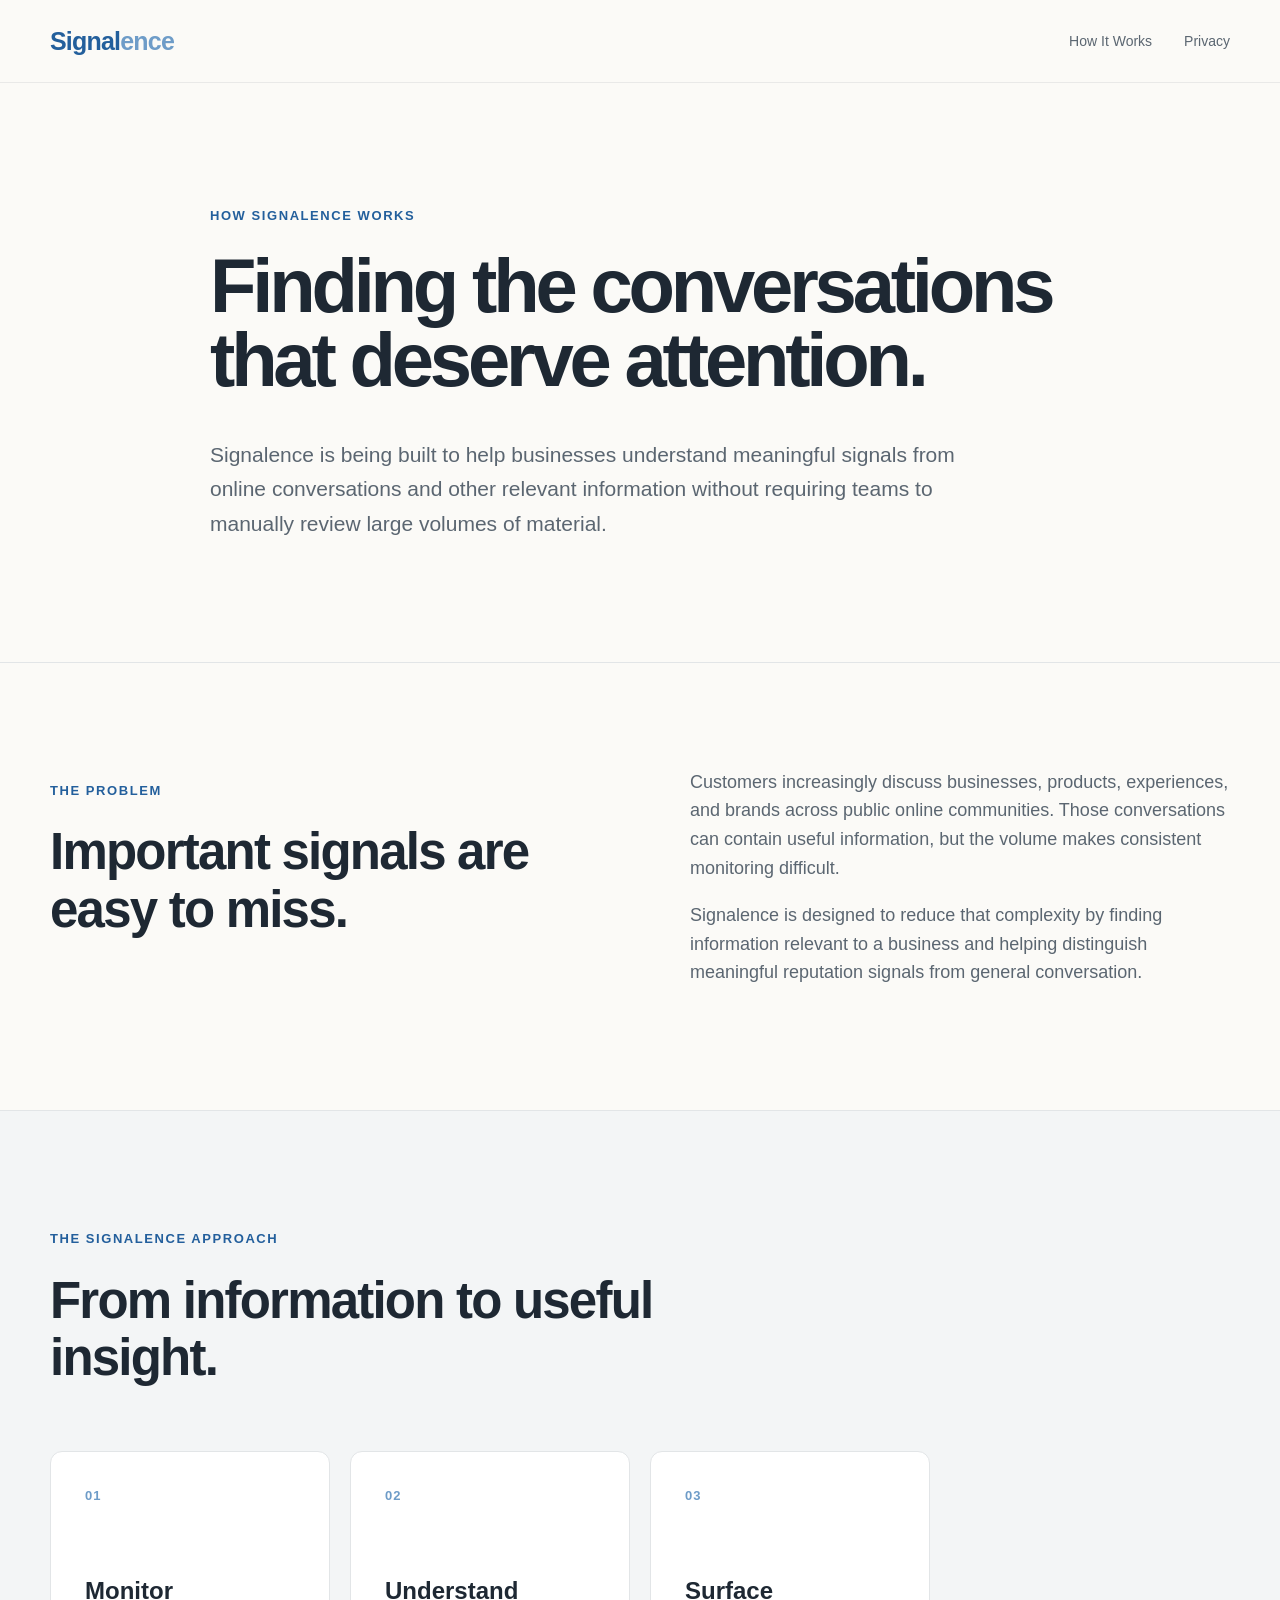
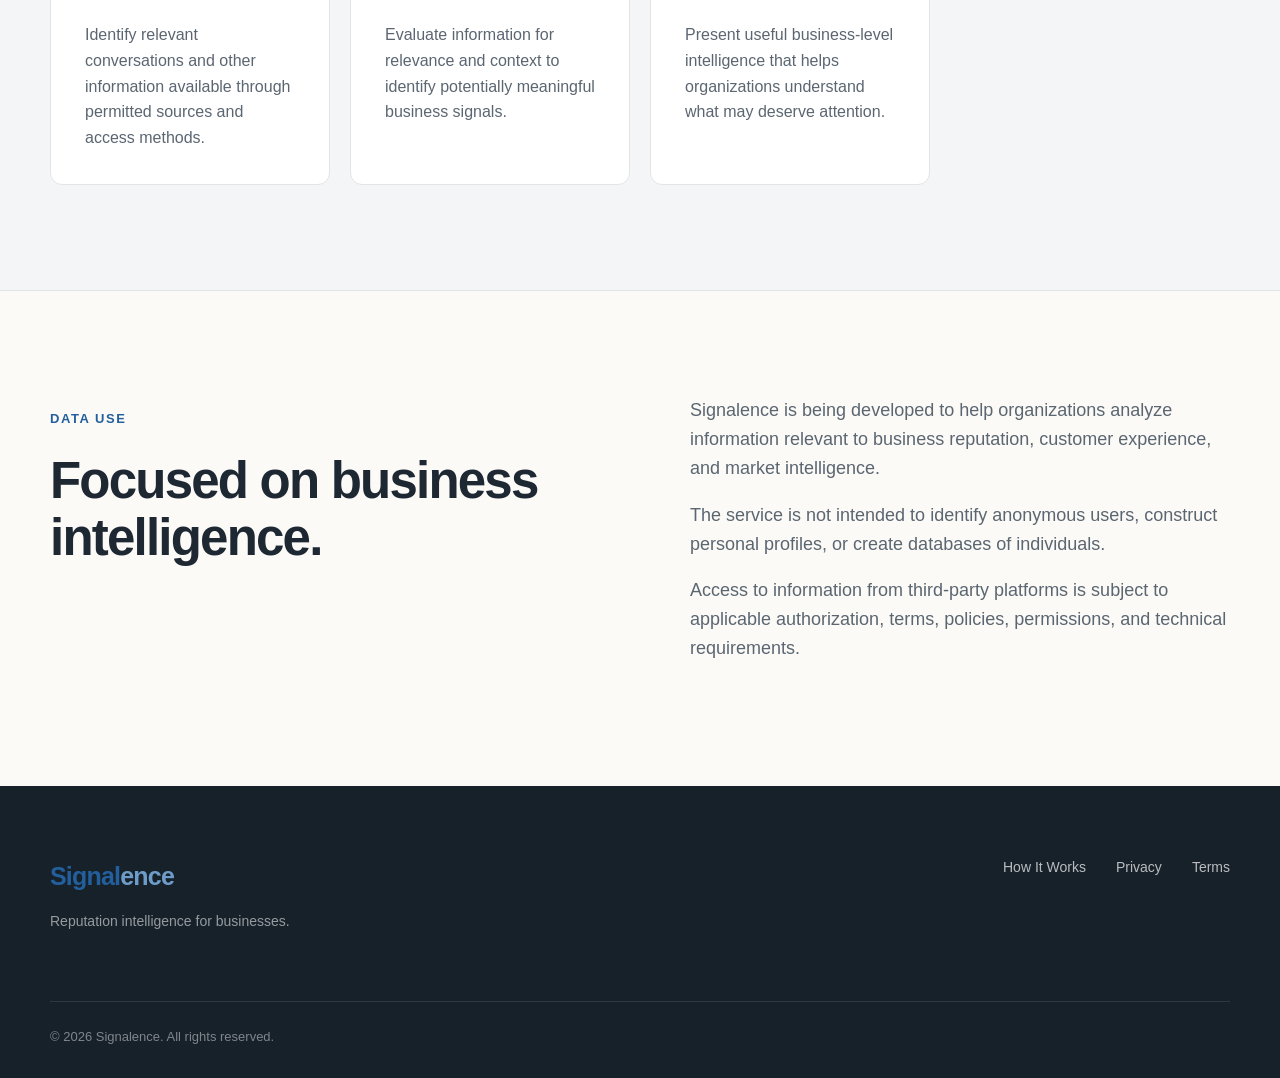
==== about.html @ a6897677 "Initial Signalence website" ====
<!DOCTYPE html>
<html lang="en">
<head>
    <meta charset="UTF-8">
    <meta name="viewport" content="width=device-width, initial-scale=1.0">

    <title>How Signalence Works | Signalence</title>

    <meta
            name="description"
            content="Learn how Signalence helps businesses identify meaningful signals from online conversations and other relevant information."
    >

    <link rel="stylesheet" href="./styles.css">
</head>

<body>

<header class="site-header">
    <div class="container nav-container">

        <a href="./index.html" class="wordmark">
            <span class="signal">Signal</span><span class="ence">ence</span>
        </a>

        <nav class="main-nav">
            <a href="./about.html">How It Works</a>
            <a href="./privacy.html">Privacy</a>
        </nav>

    </div>
</header>


<main>

    <section class="page-hero">

        <div class="container narrow">

            <p class="eyebrow">How Signalence works</p>

            <h1>
                Finding the conversations
                that deserve attention.
            </h1>

            <p class="hero-description">
                Signalence is being built to help businesses understand
                meaningful signals from online conversations and other relevant
                information without requiring teams to manually review large
                volumes of material.
            </p>

        </div>

    </section>


    <section class="content-section">

        <div class="container content-layout">

            <div>
                <p class="section-label">The problem</p>
                <h2>Important signals are easy to miss.</h2>
            </div>

            <div class="content-copy">

                <p>
                    Customers increasingly discuss businesses, products,
                    experiences, and brands across public online communities.
                    Those conversations can contain useful information, but the
                    volume makes consistent monitoring difficult.
                </p>

                <p>
                    Signalence is designed to reduce that complexity by finding
                    information relevant to a business and helping distinguish
                    meaningful reputation signals from general conversation.
                </p>

            </div>

        </div>

    </section>


    <section class="content-section light-section">

        <div class="container">

            <div class="section-heading">

                <p class="section-label">The Signalence approach</p>

                <h2>
                    From information to useful insight.
                </h2>
            </div>


            <div class="process-grid">

                <article class="process-card">

                    <div class="step-number">01</div>

                    <h3>Monitor</h3>

                    <p>
                        Identify relevant conversations and other information
                        available through permitted sources and access methods.
                    </p>

                </article>


                <article class="process-card">

                    <div class="step-number">02</div>

                    <h3>Understand</h3>

                    <p>
                        Evaluate information for relevance and context to identify
                        potentially meaningful business signals.
                    </p>

                </article>


                <article class="process-card">

                    <div class="step-number">03</div>

                    <h3>Surface</h3>

                    <p>
                        Present useful business-level intelligence that helps
                        organizations understand what may deserve attention.
                    </p>

                </article>

            </div>

        </div>

    </section>


    <section class="content-section">

        <div class="container content-layout">

            <div>
                <p class="section-label">Data use</p>
                <h2>Focused on business intelligence.</h2>
            </div>

            <div class="content-copy">

                <p>
                    Signalence is being developed to help organizations analyze
                    information relevant to business reputation, customer experience,
                    and market intelligence.
                </p>

                <p>
                    The service is not intended to identify anonymous users,
                    construct personal profiles, or create databases of individuals.
                </p>

                <p>
                    Access to information from third-party platforms is subject to
                    applicable authorization, terms, policies, permissions, and
                    technical requirements.
                </p>

            </div>

        </div>

    </section>




</main>


<footer class="site-footer">

    <div class="container footer-content">

        <div class="footer-brand">

            <a href="./index.html" class="wordmark footer-wordmark">
                <span class="signal">Signal</span><span class="ence">ence</span>
            </a>

            <p>
                Reputation intelligence for businesses.
            </p>

        </div>


        <div class="footer-links">

            <a href="./about.html">How It Works</a>
            <a href="./privacy.html">Privacy</a>
            <a href="./terms.html">Terms</a>

        </div>

    </div>


    <div class="container footer-bottom">
        <p>© 2026 Signalence. All rights reserved.</p>
    </div>

</footer>

</body>
</html>
---- styles.css ----
:root {
    --blue: #235f9c;
    --blue-light: #6e9cc8;

    --text: #1e2833;
    --text-soft: #5b6671;

    --background: #fbfaf7;
    --surface: #ffffff;
    --surface-soft: #f3f5f6;

    --border: #e2e5e7;

    --max-width: 1180px;
}


* {
    box-sizing: border-box;
}


html {
    scroll-behavior: smooth;
}


body {
    margin: 0;

    background: var(--background);

    color: var(--text);

    font-family:
        -apple-system,
        BlinkMacSystemFont,
        "Segoe UI",
        Helvetica,
        Arial,
        sans-serif;

    line-height: 1.6;
}


a {
    color: inherit;
}


.container {
    width: min(calc(100% - 48px), var(--max-width));
    margin: 0 auto;
}


.narrow {
    max-width: 860px;
}


/* Header */

.site-header {
    background: rgba(251, 250, 247, 0.96);
    border-bottom: 1px solid rgba(30, 40, 51, 0.08);
}


.nav-container {
    min-height: 82px;

    display: flex;
    align-items: center;
    justify-content: space-between;
}


.wordmark {
    text-decoration: none;

    font-size: 25px;
    font-weight: 700;

    letter-spacing: -0.8px;
}


.wordmark .signal {
    color: var(--blue);
}


.wordmark .ence {
    color: var(--blue-light);
}


.main-nav {
    display: flex;
    align-items: center;
    gap: 32px;

    font-size: 14px;
    font-weight: 500;
}


.main-nav a {
    text-decoration: none;
    color: var(--text-soft);
}


.main-nav a:hover {
    color: var(--text);
}


.main-nav .nav-contact {
    color: var(--text);

    border: 1px solid var(--border);
    border-radius: 999px;

    padding: 10px 18px;
}


/* Hero */

.hero {
    padding: 125px 0 145px;
}


.hero-content {
    max-width: 950px;
}


.eyebrow,
.section-label {
    margin-bottom: 22px;

    color: var(--blue);

    font-size: 13px;
    font-weight: 700;

    letter-spacing: 0.12em;
    text-transform: uppercase;
}


.hero h1,
.page-hero h1 {
    margin: 0;

    max-width: 1000px;

    font-size: clamp(50px, 7vw, 88px);
    line-height: 0.98;

    letter-spacing: -0.055em;

    font-weight: 650;
}


.hero h1 span {
    display: block;

    color: var(--text-soft);

    font-weight: 400;
}


.hero-description {
    max-width: 760px;

    margin: 40px 0 0;

    color: var(--text-soft);

    font-size: 21px;
    line-height: 1.65;
}


.hero-actions {
    display: flex;
    gap: 14px;

    margin-top: 42px;
}


.button {
    display: inline-block;

    padding: 14px 23px;

    border-radius: 7px;

    text-decoration: none;

    font-size: 15px;
    font-weight: 600;
}


.button.primary {
    background: var(--blue);

    color: white;
}


.button.primary:hover {
    opacity: 0.92;
}


.button.secondary {
    background: transparent;

    border: 1px solid var(--border);

    color: var(--text);
}


.button.secondary:hover {
    background: var(--surface);
}


/* Intro */

.intro {
    padding: 115px 0;

    background: var(--surface);
}


.intro h2,
.section-heading h2,
.audience h2,
.principles h2,
.contact h2,
.content-section h2 {
    margin: 0;

    font-size: clamp(34px, 4vw, 51px);
    line-height: 1.12;

    letter-spacing: -0.035em;

    font-weight: 600;
}


.section-copy {
    margin-top: 34px;

    max-width: 750px;

    color: var(--text-soft);

    font-size: 19px;
}


/* Process */

.process {
    padding: 120px 0;
}


.section-heading {
    max-width: 720px;

    margin-bottom: 65px;
}


.process-grid {
    display: grid;

    grid-template-columns: repeat(3, 1fr);

    gap: 20px;
}


.process-card {
    min-height: 280px;

    padding: 34px;

    background: var(--surface);

    border: 1px solid var(--border);

    border-radius: 12px;
}


.step-number {
    color: var(--blue-light);

    font-size: 13px;
    font-weight: 700;

    letter-spacing: 0.08em;
}


.process-card h3 {
    margin: 70px 0 12px;

    font-size: 24px;
}


.process-card p {
    margin: 0;

    color: var(--text-soft);
}


/* Audience */

.audience {
    padding: 120px 0;

    background: var(--surface-soft);
}


.audience-layout,
.content-layout {
    display: grid;

    grid-template-columns: 1fr 1fr;

    gap: 100px;
}


.audience-copy,
.content-copy {
    color: var(--text-soft);

    font-size: 18px;
}


.audience-copy p:first-child,
.content-copy p:first-child {
    margin-top: 0;
}


/* Principles */

.principles {
    padding: 120px 0;
}


.principles-panel {
    max-width: 900px;

    padding: 70px;

    background: var(--surface);

    border: 1px solid var(--border);

    border-radius: 14px;
}


.principles-panel p:not(.section-label) {
    max-width: 740px;

    color: var(--text-soft);

    font-size: 18px;
}


.text-link {
    display: inline-block;

    margin-top: 18px;

    color: var(--blue);

    font-weight: 600;

    text-decoration: none;
}


/* Contact */

.contact {
    padding: 120px 0;

    background: var(--blue);
}


.contact-content {
    max-width: 800px;
}


.contact .section-label {
    color: rgba(255, 255, 255, 0.7);
}


.contact h2 {
    color: white;
}


.contact p {
    max-width: 640px;

    color: rgba(255, 255, 255, 0.78);

    font-size: 18px;
}


.email-link {
    display: inline-block;

    margin-top: 25px;

    color: white;

    font-size: 22px;
    font-weight: 600;

    text-decoration: none;

    border-bottom: 1px solid rgba(255, 255, 255, 0.5);
}


/* Interior pages */

.page-hero {
    padding: 110px 0 120px;
}


.page-hero h1 {
    font-size: clamp(48px, 6vw, 76px);
}


.content-section {
    padding: 105px 0;

    border-top: 1px solid var(--border);
}


.light-section {
    background: var(--surface-soft);
}


.light-section .process-grid {
    grid-template-columns: repeat(4, 1fr);
}


.light-section .process-card {
    min-height: 300px;
}


.light-section .process-card h3 {
    margin-top: 65px;
}


/* Legal */

.legal-page {
    padding: 105px 0 130px;
}


.legal-container {
    max-width: 780px;
}


.legal-container h1 {
    margin: 0 0 12px;

    font-size: clamp(46px, 6vw, 68px);

    letter-spacing: -0.045em;
}


.legal-date {
    margin-bottom: 70px;

    color: var(--text-soft);
}


.legal-container h2 {
    margin-top: 54px;
    margin-bottom: 16px;

    font-size: 25px;
}


.legal-container p {
    color: var(--text-soft);

    font-size: 17px;
}


.legal-container a {
    color: var(--blue);
}


/* Footer */

.site-footer {
    padding: 70px 0 30px;

    background: #17212a;

    color: white;
}


.footer-content {
    display: flex;

    justify-content: space-between;

    gap: 60px;

    padding-bottom: 55px;
}


.footer-wordmark {
    display: inline-block;
}


.footer-brand p {
    color: rgba(255, 255, 255, 0.55);

    font-size: 14px;
}


.footer-links {
    display: flex;

    gap: 30px;

    align-items: flex-start;
}


.footer-links a {
    text-decoration: none;

    color: rgba(255, 255, 255, 0.7);

    font-size: 14px;
}


.footer-links a:hover {
    color: white;
}


.footer-bottom {
    padding-top: 25px;

    border-top: 1px solid rgba(255, 255, 255, 0.1);
}


.footer-bottom p {
    margin: 0;

    color: rgba(255, 255, 255, 0.45);

    font-size: 13px;
}


/* Mobile */

@media (max-width: 800px) {

    .container {
        width: min(calc(100% - 32px), var(--max-width));
    }


    .nav-container {
        min-height: 70px;
    }


    .main-nav {
        gap: 16px;
    }


    .main-nav a:not(.nav-contact) {
        display: none;
    }


    .hero {
        padding: 85px 0 100px;
    }


    .hero-description {
        font-size: 18px;
    }


    .hero-actions {
        flex-direction: column;
        align-items: flex-start;
    }


    .process-grid,
    .light-section .process-grid {
        grid-template-columns: 1fr;
    }


    .audience-layout,
    .content-layout {
        grid-template-columns: 1fr;

        gap: 40px;
    }


    .principles-panel {
        padding: 40px 28px;
    }


    .footer-content {
        flex-direction: column;
    }


    .footer-links {
        flex-wrap: wrap;
    }

}
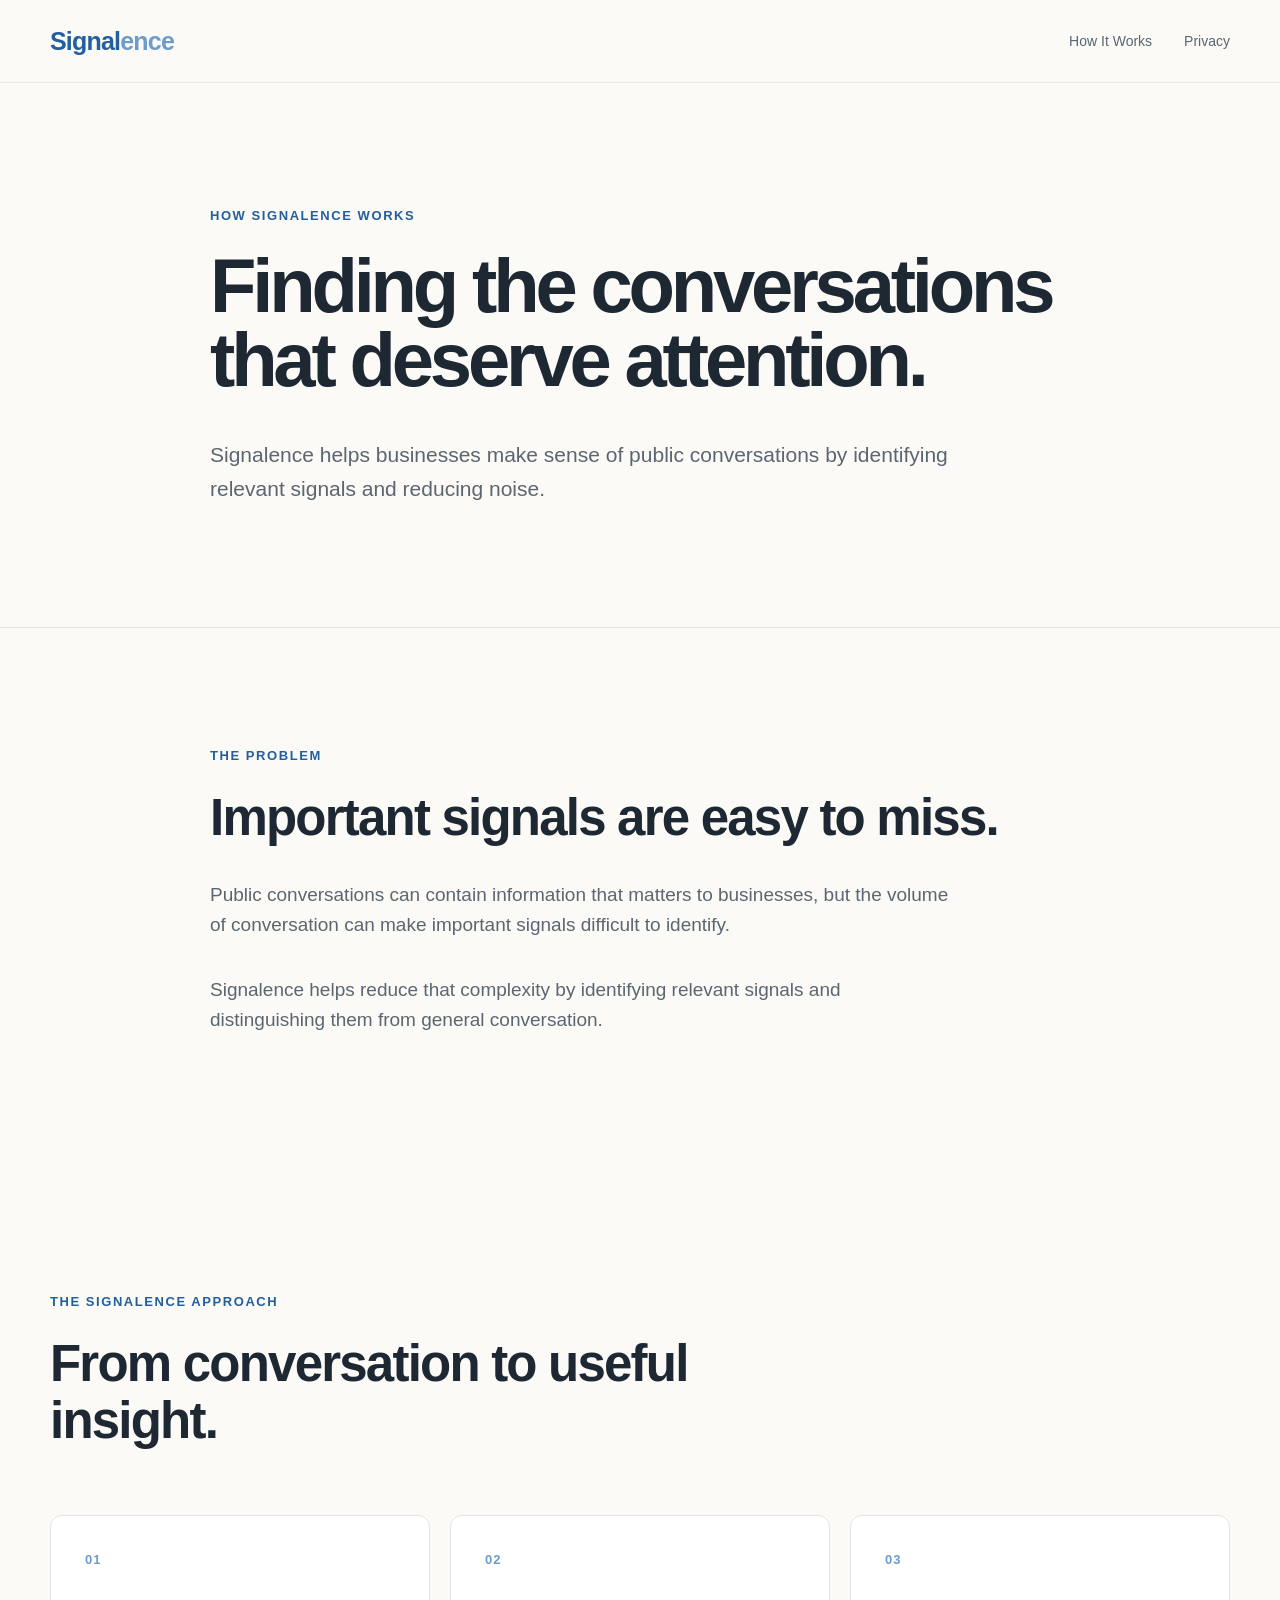
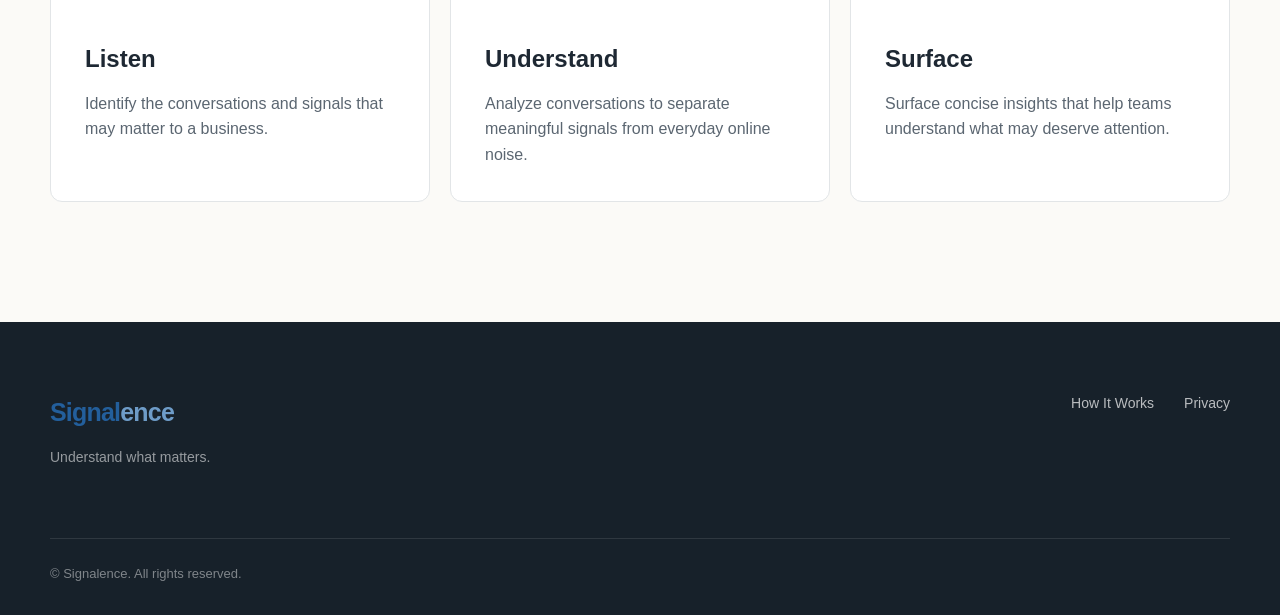
==== commit b13c5628: "Update storefront content" ====
--- a/about.html
+++ b/about.html
@@ -8,7 +8,7 @@
 
     <meta
             name="description"
-            content="Learn how Signalence helps businesses identify meaningful signals from online conversations and other relevant information."
+            content="Learn how Signalence helps businesses identify meaningful signals from public conversations."
     >
 
     <link rel="stylesheet" href="./styles.css">
@@ -46,10 +46,8 @@
             </h1>
 
             <p class="hero-description">
-                Signalence is being built to help businesses understand
-                meaningful signals from online conversations and other relevant
-                information without requiring teams to manually review large
-                volumes of material.
+                Signalence helps businesses make sense of public conversations
+                by identifying relevant signals and reducing noise.
             </p>
 
         </div>
@@ -59,36 +57,31 @@
 
     <section class="content-section">
 
-        <div class="container content-layout">
+        <div class="container narrow">
 
-            <div>
-                <p class="section-label">The problem</p>
-                <h2>Important signals are easy to miss.</h2>
-            </div>
+            <p class="section-label">The problem</p>
 
-            <div class="content-copy">
+            <h2>
+                Important signals are easy to miss.
+            </h2>
 
-                <p>
-                    Customers increasingly discuss businesses, products,
-                    experiences, and brands across public online communities.
-                    Those conversations can contain useful information, but the
-                    volume makes consistent monitoring difficult.
-                </p>
+            <p class="section-copy">
+                Public conversations can contain information that matters to
+                businesses, but the volume of conversation can make important
+                signals difficult to identify.
+            </p>
 
-                <p>
-                    Signalence is designed to reduce that complexity by finding
-                    information relevant to a business and helping distinguish
-                    meaningful reputation signals from general conversation.
-                </p>
-
-            </div>
+            <p class="section-copy">
+                Signalence helps reduce that complexity by identifying relevant
+                signals and distinguishing them from general conversation.
+            </p>
 
         </div>
 
     </section>
 
 
-    <section class="content-section light-section">
+    <section class="process">
 
         <div class="container">
 
@@ -97,8 +90,9 @@
                 <p class="section-label">The Signalence approach</p>
 
                 <h2>
-                    From information to useful insight.
+                    From conversation to useful insight.
                 </h2>
+
             </div>
 
 
@@ -108,11 +102,10 @@
 
                     <div class="step-number">01</div>
 
-                    <h3>Monitor</h3>
+                    <h3>Listen</h3>
 
                     <p>
-                        Identify relevant conversations and other information
-                        available through permitted sources and access methods.
+                        Identify the conversations and signals that may matter to a business.
                     </p>
 
                 </article>
@@ -125,8 +118,8 @@
                     <h3>Understand</h3>
 
                     <p>
-                        Evaluate information for relevance and context to identify
-                        potentially meaningful business signals.
+                        Analyze conversations to separate meaningful
+                        signals from everyday online noise.
                     </p>
 
                 </article>
@@ -139,8 +132,8 @@
                     <h3>Surface</h3>
 
                     <p>
-                        Present useful business-level intelligence that helps
-                        organizations understand what may deserve attention.
+                        Surface concise insights that help teams understand
+                        what may deserve attention.
                     </p>
 
                 </article>
@@ -150,44 +143,6 @@
         </div>
 
     </section>
-
-
-    <section class="content-section">
-
-        <div class="container content-layout">
-
-            <div>
-                <p class="section-label">Data use</p>
-                <h2>Focused on business intelligence.</h2>
-            </div>
-
-            <div class="content-copy">
-
-                <p>
-                    Signalence is being developed to help organizations analyze
-                    information relevant to business reputation, customer experience,
-                    and market intelligence.
-                </p>
-
-                <p>
-                    The service is not intended to identify anonymous users,
-                    construct personal profiles, or create databases of individuals.
-                </p>
-
-                <p>
-                    Access to information from third-party platforms is subject to
-                    applicable authorization, terms, policies, permissions, and
-                    technical requirements.
-                </p>
-
-            </div>
-
-        </div>
-
-    </section>
-
-
-
 
 </main>
 
@@ -202,26 +157,21 @@
                 <span class="signal">Signal</span><span class="ence">ence</span>
             </a>
 
-            <p>
-                Reputation intelligence for businesses.
-            </p>
+            <p>Understand what matters.</p>
 
         </div>
 
 
         <div class="footer-links">
-
             <a href="./about.html">How It Works</a>
             <a href="./privacy.html">Privacy</a>
-            <a href="./terms.html">Terms</a>
-
         </div>
 
     </div>
 
 
     <div class="container footer-bottom">
-        <p>© 2026 Signalence. All rights reserved.</p>
+        <p>© Signalence. All rights reserved.</p>
     </div>
 
 </footer>
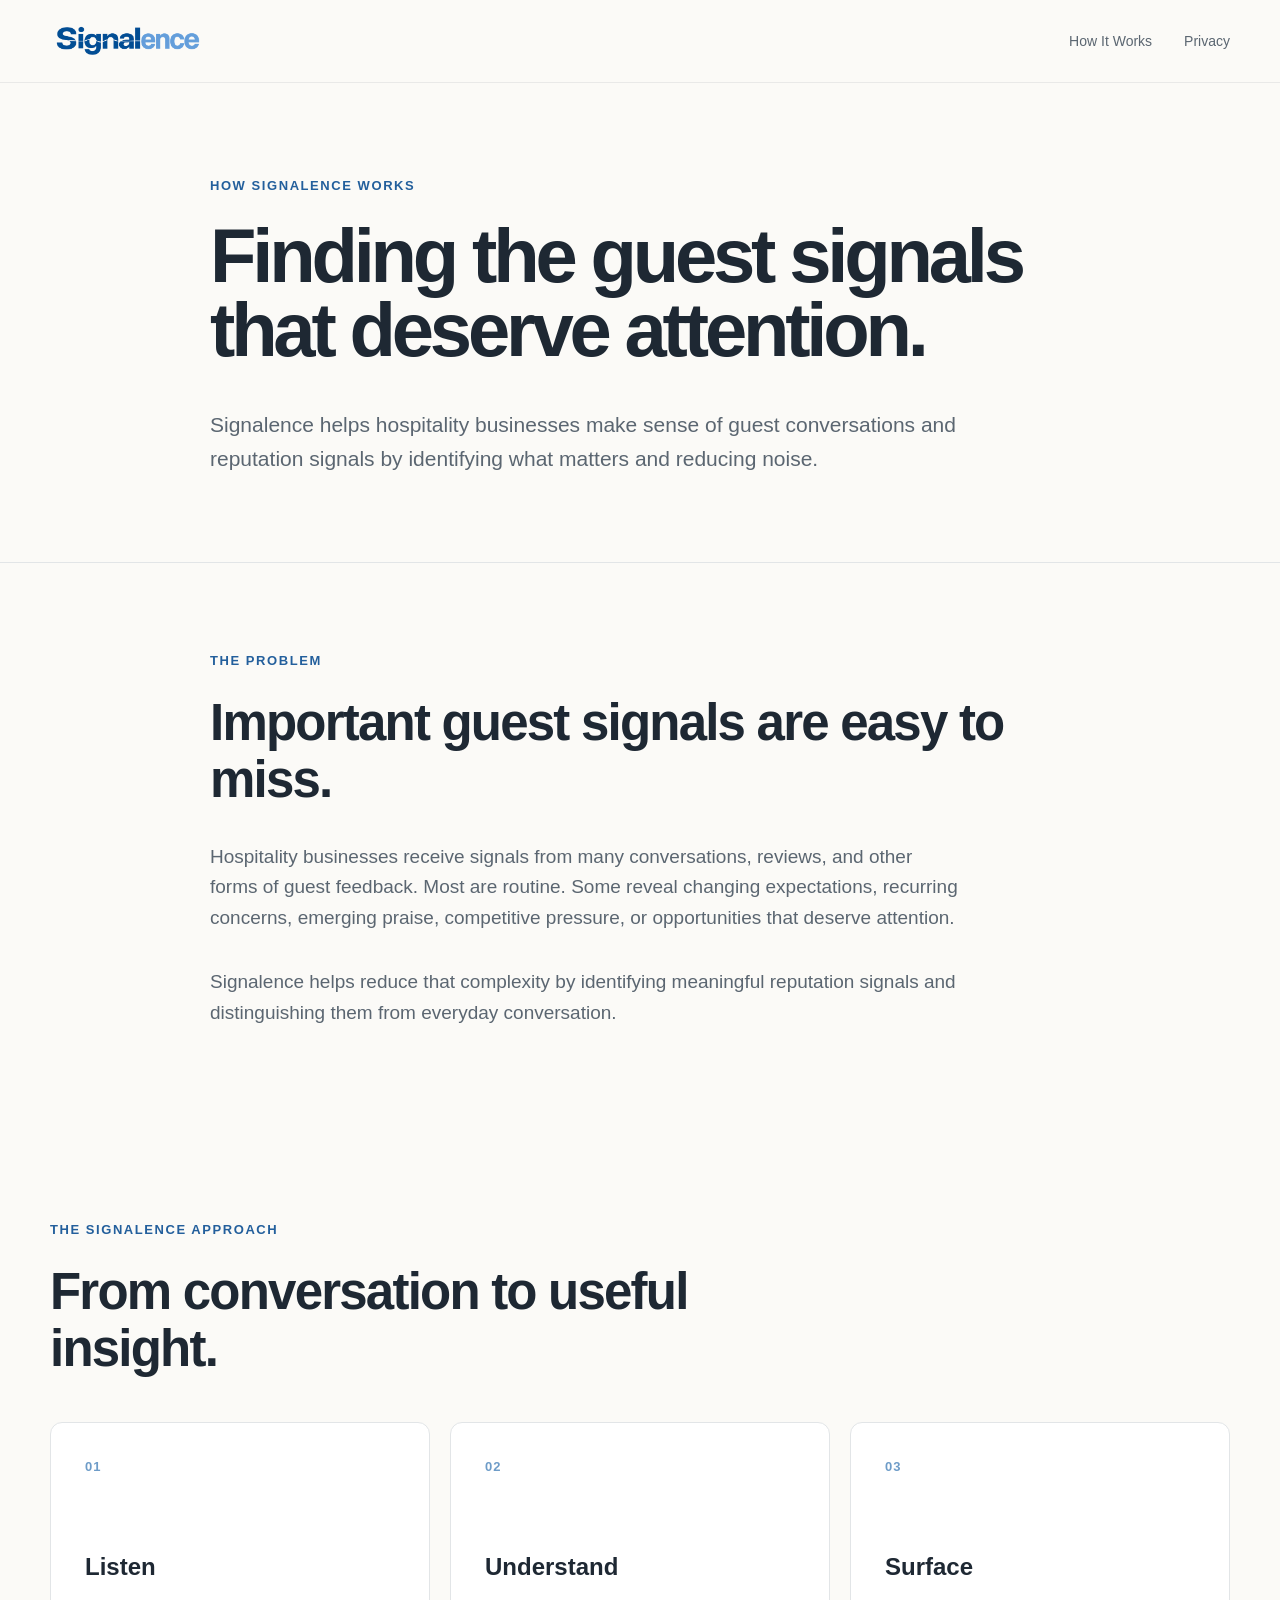
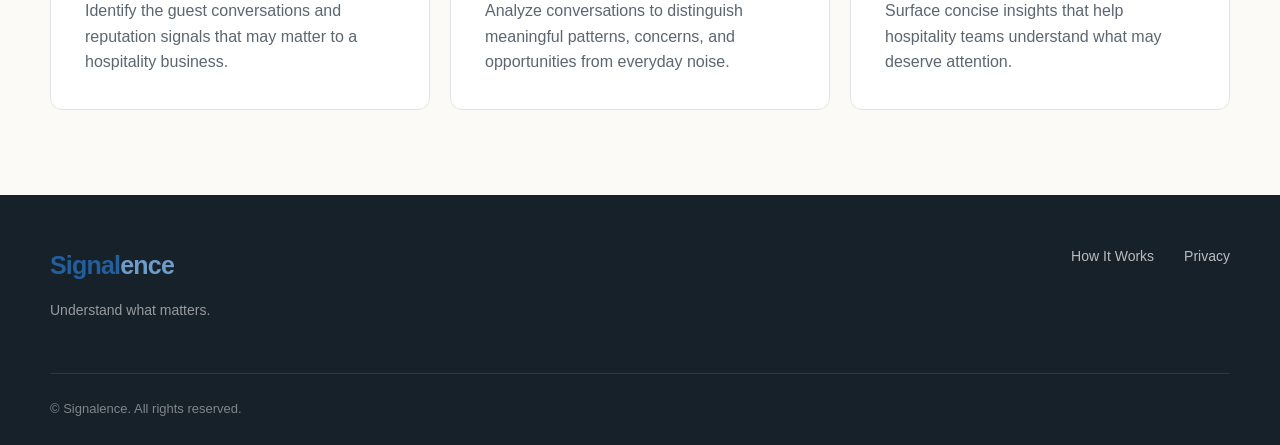
==== commit 769111e0: "Update Signalence hospitality branding and logo" ====
--- a/about.html
+++ b/about.html
@@ -8,7 +8,7 @@
 
     <meta
             name="description"
-            content="Learn how Signalence helps businesses identify meaningful signals from public conversations."
+            content="Learn how Signalence helps hospitality businesses identify meaningful reputation signals from guest conversations and feedback."
     >
 
     <link rel="stylesheet" href="./styles.css">
@@ -19,8 +19,12 @@
 <header class="site-header">
     <div class="container nav-container">
 
-        <a href="./index.html" class="wordmark">
-            <span class="signal">Signal</span><span class="ence">ence</span>
+        <a href="./index.html" class="header-wordmark">
+            <img
+                    src="./signalence-logo.png"
+                    alt="Signalence"
+                    class="header-logo"
+            >
         </a>
 
         <nav class="main-nav">
@@ -41,13 +45,13 @@
             <p class="eyebrow">How Signalence works</p>
 
             <h1>
-                Finding the conversations
+                Finding the guest signals
                 that deserve attention.
             </h1>
 
             <p class="hero-description">
-                Signalence helps businesses make sense of public conversations
-                by identifying relevant signals and reducing noise.
+                Signalence helps hospitality businesses make sense of guest conversations
+                and reputation signals by identifying what matters and reducing noise.
             </p>
 
         </div>
@@ -62,18 +66,19 @@
             <p class="section-label">The problem</p>
 
             <h2>
-                Important signals are easy to miss.
+                Important guest signals are easy to miss.
             </h2>
 
             <p class="section-copy">
-                Public conversations can contain information that matters to
-                businesses, but the volume of conversation can make important
-                signals difficult to identify.
+                Hospitality businesses receive signals from many conversations,
+                reviews, and other forms of guest feedback. Most are routine.
+                Some reveal changing expectations, recurring concerns, emerging praise,
+                competitive pressure, or opportunities that deserve attention.
             </p>
 
             <p class="section-copy">
-                Signalence helps reduce that complexity by identifying relevant
-                signals and distinguishing them from general conversation.
+                Signalence helps reduce that complexity by identifying meaningful
+                reputation signals and distinguishing them from everyday conversation.
             </p>
 
         </div>
@@ -105,7 +110,8 @@
                     <h3>Listen</h3>
 
                     <p>
-                        Identify the conversations and signals that may matter to a business.
+                        Identify the guest conversations and reputation signals
+                        that may matter to a hospitality business.
                     </p>
 
                 </article>
@@ -118,8 +124,8 @@
                     <h3>Understand</h3>
 
                     <p>
-                        Analyze conversations to separate meaningful
-                        signals from everyday online noise.
+                        Analyze conversations to distinguish meaningful patterns,
+                        concerns, and opportunities from everyday noise.
                     </p>
 
                 </article>
@@ -132,8 +138,8 @@
                     <h3>Surface</h3>
 
                     <p>
-                        Surface concise insights that help teams understand
-                        what may deserve attention.
+                        Surface concise insights that help hospitality teams
+                        understand what may deserve attention.
                     </p>
 
                 </article>
--- a/styles.css
+++ b/styles.css
@@ -14,22 +14,17 @@
     --max-width: 1180px;
 }
 
-
 * {
     box-sizing: border-box;
 }
 
-
 html {
     scroll-behavior: smooth;
 }
 
-
 body {
     margin: 0;
-
     background: var(--background);
-
     color: var(--text);
 
     font-family:
@@ -43,18 +38,15 @@
     line-height: 1.6;
 }
 
-
 a {
     color: inherit;
 }
-
 
 .container {
     width: min(calc(100% - 48px), var(--max-width));
     margin: 0 auto;
 }
 
-
 .narrow {
     max-width: 860px;
 }
@@ -67,7 +59,6 @@
     border-bottom: 1px solid rgba(30, 40, 51, 0.08);
 }
 
-
 .nav-container {
     min-height: 82px;
 
@@ -76,6 +67,17 @@
     justify-content: space-between;
 }
 
+.header-wordmark {
+    display: flex;
+    align-items: center;
+    text-decoration: none;
+}
+
+.header-logo {
+    display: block;
+    width: 155px;
+    height: auto;
+}
 
 .wordmark {
     text-decoration: none;
@@ -86,16 +88,13 @@
     letter-spacing: -0.8px;
 }
 
-
 .wordmark .signal {
     color: var(--blue);
 }
 
-
 .wordmark .ence {
     color: var(--blue-light);
 }
-
 
 .main-nav {
     display: flex;
@@ -106,18 +105,15 @@
     font-weight: 500;
 }
 
-
 .main-nav a {
     text-decoration: none;
     color: var(--text-soft);
 }
 
-
 .main-nav a:hover {
     color: var(--text);
 }
 
-
 .main-nav .nav-contact {
     color: var(--text);
 
@@ -131,14 +127,12 @@
 /* Hero */
 
 .hero {
-    padding: 125px 0 145px;
-}
-
+    padding: 90px 0 105px;
+}
 
 .hero-content {
     max-width: 950px;
 }
-
 
 .eyebrow,
 .section-label {
@@ -153,7 +147,6 @@
     text-transform: uppercase;
 }
 
-
 .hero h1,
 .page-hero h1 {
     margin: 0;
@@ -168,7 +161,6 @@
     font-weight: 650;
 }
 
-
 .hero h1 span {
     display: block;
 
@@ -177,7 +169,6 @@
     font-weight: 400;
 }
 
-
 .hero-description {
     max-width: 760px;
 
@@ -188,7 +179,6 @@
     font-size: 21px;
     line-height: 1.65;
 }
-
 
 .hero-actions {
     display: flex;
@@ -197,7 +187,6 @@
     margin-top: 42px;
 }
 
-
 .button {
     display: inline-block;
 
@@ -211,19 +200,15 @@
     font-weight: 600;
 }
 
-
 .button.primary {
     background: var(--blue);
-
     color: white;
 }
-
 
 .button.primary:hover {
     opacity: 0.92;
 }
 
-
 .button.secondary {
     background: transparent;
 
@@ -232,7 +217,6 @@
     color: var(--text);
 }
 
-
 .button.secondary:hover {
     background: var(--surface);
 }
@@ -241,11 +225,10 @@
 /* Intro */
 
 .intro {
-    padding: 115px 0;
+    padding: 80px 0;
 
     background: var(--surface);
 }
-
 
 .intro h2,
 .section-heading h2,
@@ -263,7 +246,6 @@
     font-weight: 600;
 }
 
-
 .section-copy {
     margin-top: 34px;
 
@@ -278,16 +260,14 @@
 /* Process */
 
 .process {
-    padding: 120px 0;
-}
-
+    padding: 85px 0;
+}
 
 .section-heading {
     max-width: 720px;
 
-    margin-bottom: 65px;
-}
-
+    margin-bottom: 45px;
+}
 
 .process-grid {
     display: grid;
@@ -297,7 +277,6 @@
     gap: 20px;
 }
 
-
 .process-card {
     min-height: 280px;
 
@@ -310,7 +289,6 @@
     border-radius: 12px;
 }
 
-
 .step-number {
     color: var(--blue-light);
 
@@ -320,14 +298,12 @@
     letter-spacing: 0.08em;
 }
 
-
 .process-card h3 {
     margin: 70px 0 12px;
 
     font-size: 24px;
 }
 
-
 .process-card p {
     margin: 0;
 
@@ -338,11 +314,10 @@
 /* Audience */
 
 .audience {
-    padding: 120px 0;
+    padding: 85px 0;
 
     background: var(--surface-soft);
 }
-
 
 .audience-layout,
 .content-layout {
@@ -353,14 +328,12 @@
     gap: 100px;
 }
 
-
 .audience-copy,
 .content-copy {
     color: var(--text-soft);
 
     font-size: 18px;
 }
-
 
 .audience-copy p:first-child,
 .content-copy p:first-child {
@@ -371,9 +344,8 @@
 /* Principles */
 
 .principles {
-    padding: 120px 0;
-}
-
+    padding: 85px 0;
+}
 
 .principles-panel {
     max-width: 900px;
@@ -387,7 +359,6 @@
     border-radius: 14px;
 }
 
-
 .principles-panel p:not(.section-label) {
     max-width: 740px;
 
@@ -396,7 +367,6 @@
     font-size: 18px;
 }
 
-
 .text-link {
     display: inline-block;
 
@@ -413,27 +383,23 @@
 /* Contact */
 
 .contact {
-    padding: 120px 0;
+    padding: 85px 0;
 
     background: var(--blue);
 }
-
 
 .contact-content {
     max-width: 800px;
 }
 
-
 .contact .section-label {
     color: rgba(255, 255, 255, 0.7);
 }
 
-
 .contact h2 {
     color: white;
 }
 
-
 .contact p {
     max-width: 640px;
 
@@ -442,7 +408,6 @@
     font-size: 18px;
 }
 
-
 .email-link {
     display: inline-block;
 
@@ -462,37 +427,31 @@
 /* Interior pages */
 
 .page-hero {
-    padding: 110px 0 120px;
-}
-
+    padding: 80px 0 85px;
+}
 
 .page-hero h1 {
     font-size: clamp(48px, 6vw, 76px);
 }
 
-
 .content-section {
-    padding: 105px 0;
+    padding: 75px 0;
 
     border-top: 1px solid var(--border);
 }
-
 
 .light-section {
     background: var(--surface-soft);
 }
 
-
 .light-section .process-grid {
     grid-template-columns: repeat(4, 1fr);
 }
 
-
 .light-section .process-card {
     min-height: 300px;
 }
 
-
 .light-section .process-card h3 {
     margin-top: 65px;
 }
@@ -501,15 +460,13 @@
 /* Legal */
 
 .legal-page {
-    padding: 105px 0 130px;
-}
-
+    padding: 75px 0 90px;
+}
 
 .legal-container {
     max-width: 780px;
 }
 
-
 .legal-container h1 {
     margin: 0 0 12px;
 
@@ -518,28 +475,24 @@
     letter-spacing: -0.045em;
 }
 
-
 .legal-date {
-    margin-bottom: 70px;
-
-    color: var(--text-soft);
-}
-
+    margin-bottom: 45px;
+
+    color: var(--text-soft);
+}
 
 .legal-container h2 {
-    margin-top: 54px;
-    margin-bottom: 16px;
+    margin-top: 38px;
+    margin-bottom: 14px;
 
     font-size: 25px;
 }
 
-
 .legal-container p {
     color: var(--text-soft);
 
     font-size: 17px;
 }
-
 
 .legal-container a {
     color: var(--blue);
@@ -549,13 +502,12 @@
 /* Footer */
 
 .site-footer {
-    padding: 70px 0 30px;
+    padding: 50px 0 25px;
 
     background: #17212a;
 
     color: white;
 }
-
 
 .footer-content {
     display: flex;
@@ -564,22 +516,19 @@
 
     gap: 60px;
 
-    padding-bottom: 55px;
-}
-
+    padding-bottom: 38px;
+}
 
 .footer-wordmark {
     display: inline-block;
 }
 
-
 .footer-brand p {
     color: rgba(255, 255, 255, 0.55);
 
     font-size: 14px;
 }
 
-
 .footer-links {
     display: flex;
 
@@ -588,7 +537,6 @@
     align-items: flex-start;
 }
 
-
 .footer-links a {
     text-decoration: none;
 
@@ -597,19 +545,16 @@
     font-size: 14px;
 }
 
-
 .footer-links a:hover {
     color: white;
 }
 
-
 .footer-bottom {
     padding-top: 25px;
 
     border-top: 1px solid rgba(255, 255, 255, 0.1);
 }
 
-
 .footer-bottom p {
     margin: 0;
 
@@ -627,44 +572,36 @@
         width: min(calc(100% - 32px), var(--max-width));
     }
 
-
     .nav-container {
         min-height: 70px;
     }
 
-
     .main-nav {
         gap: 16px;
     }
 
-
     .main-nav a:not(.nav-contact) {
         display: none;
     }
 
-
     .hero {
-        padding: 85px 0 100px;
-    }
-
+        padding: 65px 0 75px;
+    }
 
     .hero-description {
         font-size: 18px;
     }
-
 
     .hero-actions {
         flex-direction: column;
         align-items: flex-start;
     }
 
-
     .process-grid,
     .light-section .process-grid {
         grid-template-columns: 1fr;
     }
 
-
     .audience-layout,
     .content-layout {
         grid-template-columns: 1fr;
@@ -672,19 +609,15 @@
         gap: 40px;
     }
 
-
     .principles-panel {
         padding: 40px 28px;
     }
 
-
     .footer-content {
         flex-direction: column;
     }
 
-
     .footer-links {
         flex-wrap: wrap;
     }
-
 }
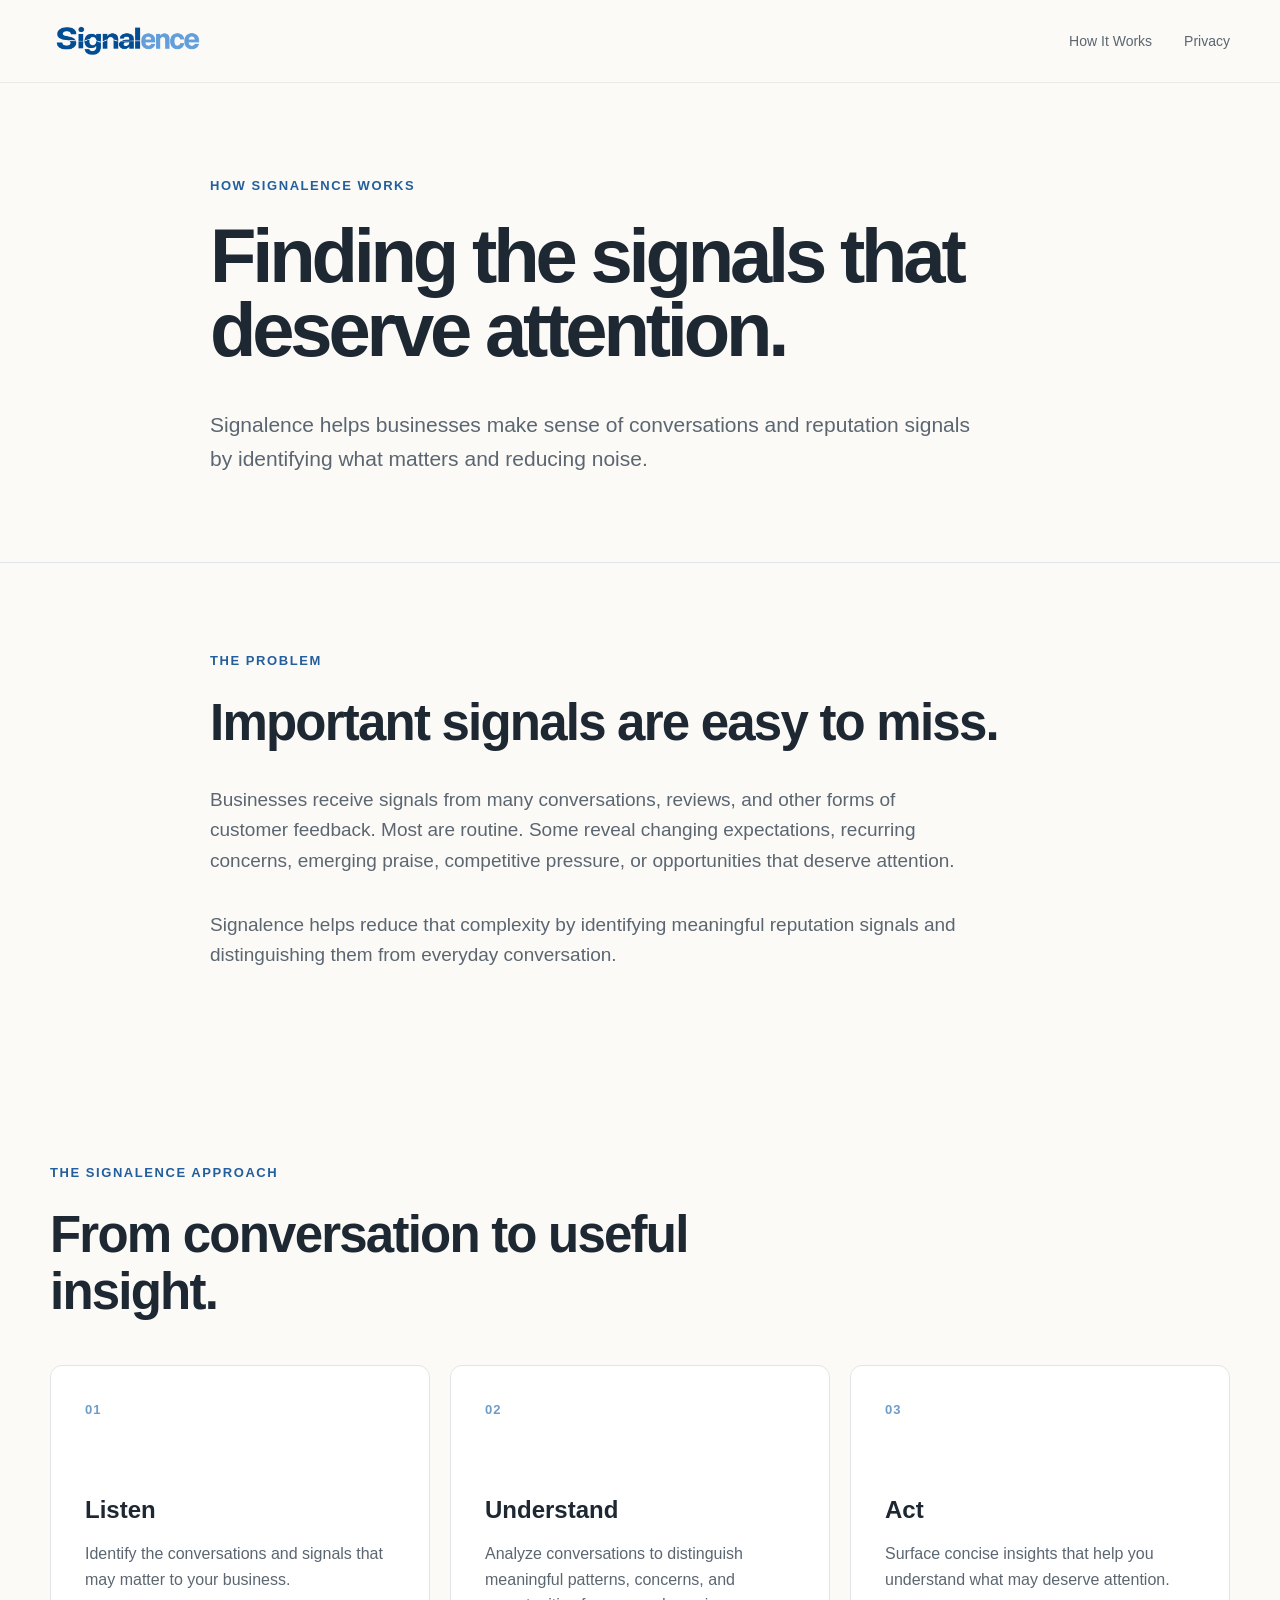
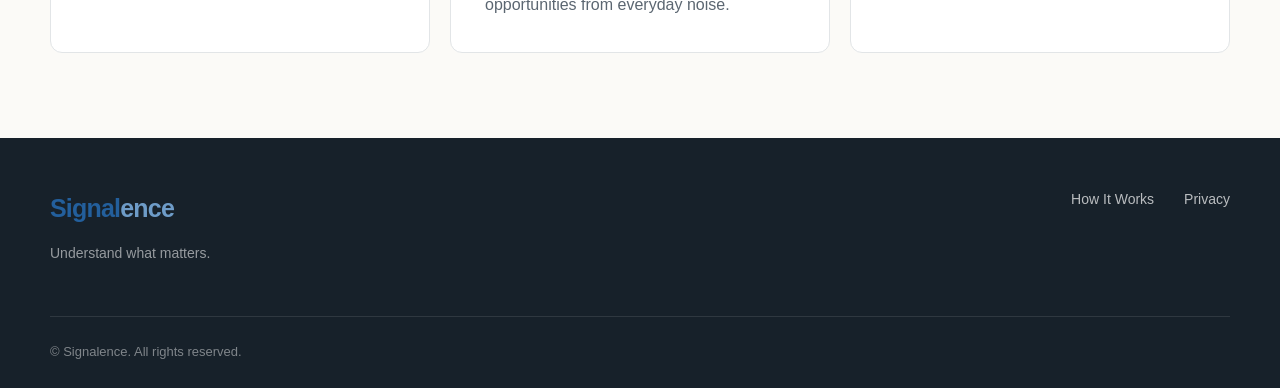
==== commit 95987f9d: "remove Signalence hospitality branding" ====
--- a/about.html
+++ b/about.html
@@ -8,7 +8,7 @@
 
     <meta
             name="description"
-            content="Learn how Signalence helps hospitality businesses identify meaningful reputation signals from guest conversations and feedback."
+            content="Learn how Signalence helps businesses identify meaningful reputation signals from conversations, reviews, and customer feedback."
     >
 
     <link rel="stylesheet" href="./styles.css">
@@ -45,12 +45,12 @@
             <p class="eyebrow">How Signalence works</p>
 
             <h1>
-                Finding the guest signals
+                Finding the signals
                 that deserve attention.
             </h1>
 
             <p class="hero-description">
-                Signalence helps hospitality businesses make sense of guest conversations
+                Signalence helps businesses make sense of conversations
                 and reputation signals by identifying what matters and reducing noise.
             </p>
 
@@ -66,12 +66,12 @@
             <p class="section-label">The problem</p>
 
             <h2>
-                Important guest signals are easy to miss.
+                Important signals are easy to miss.
             </h2>
 
             <p class="section-copy">
-                Hospitality businesses receive signals from many conversations,
-                reviews, and other forms of guest feedback. Most are routine.
+                Businesses receive signals from many conversations, reviews,
+                and other forms of customer feedback. Most are routine.
                 Some reveal changing expectations, recurring concerns, emerging praise,
                 competitive pressure, or opportunities that deserve attention.
             </p>
@@ -110,8 +110,8 @@
                     <h3>Listen</h3>
 
                     <p>
-                        Identify the guest conversations and reputation signals
-                        that may matter to a hospitality business.
+                        Identify the conversations and signals
+                        that may matter to your business.
                     </p>
 
                 </article>
@@ -135,10 +135,10 @@
 
                     <div class="step-number">03</div>
 
-                    <h3>Surface</h3>
+                    <h3>Act</h3>
 
                     <p>
-                        Surface concise insights that help hospitality teams
+                        Surface concise insights that help you
                         understand what may deserve attention.
                     </p>
 
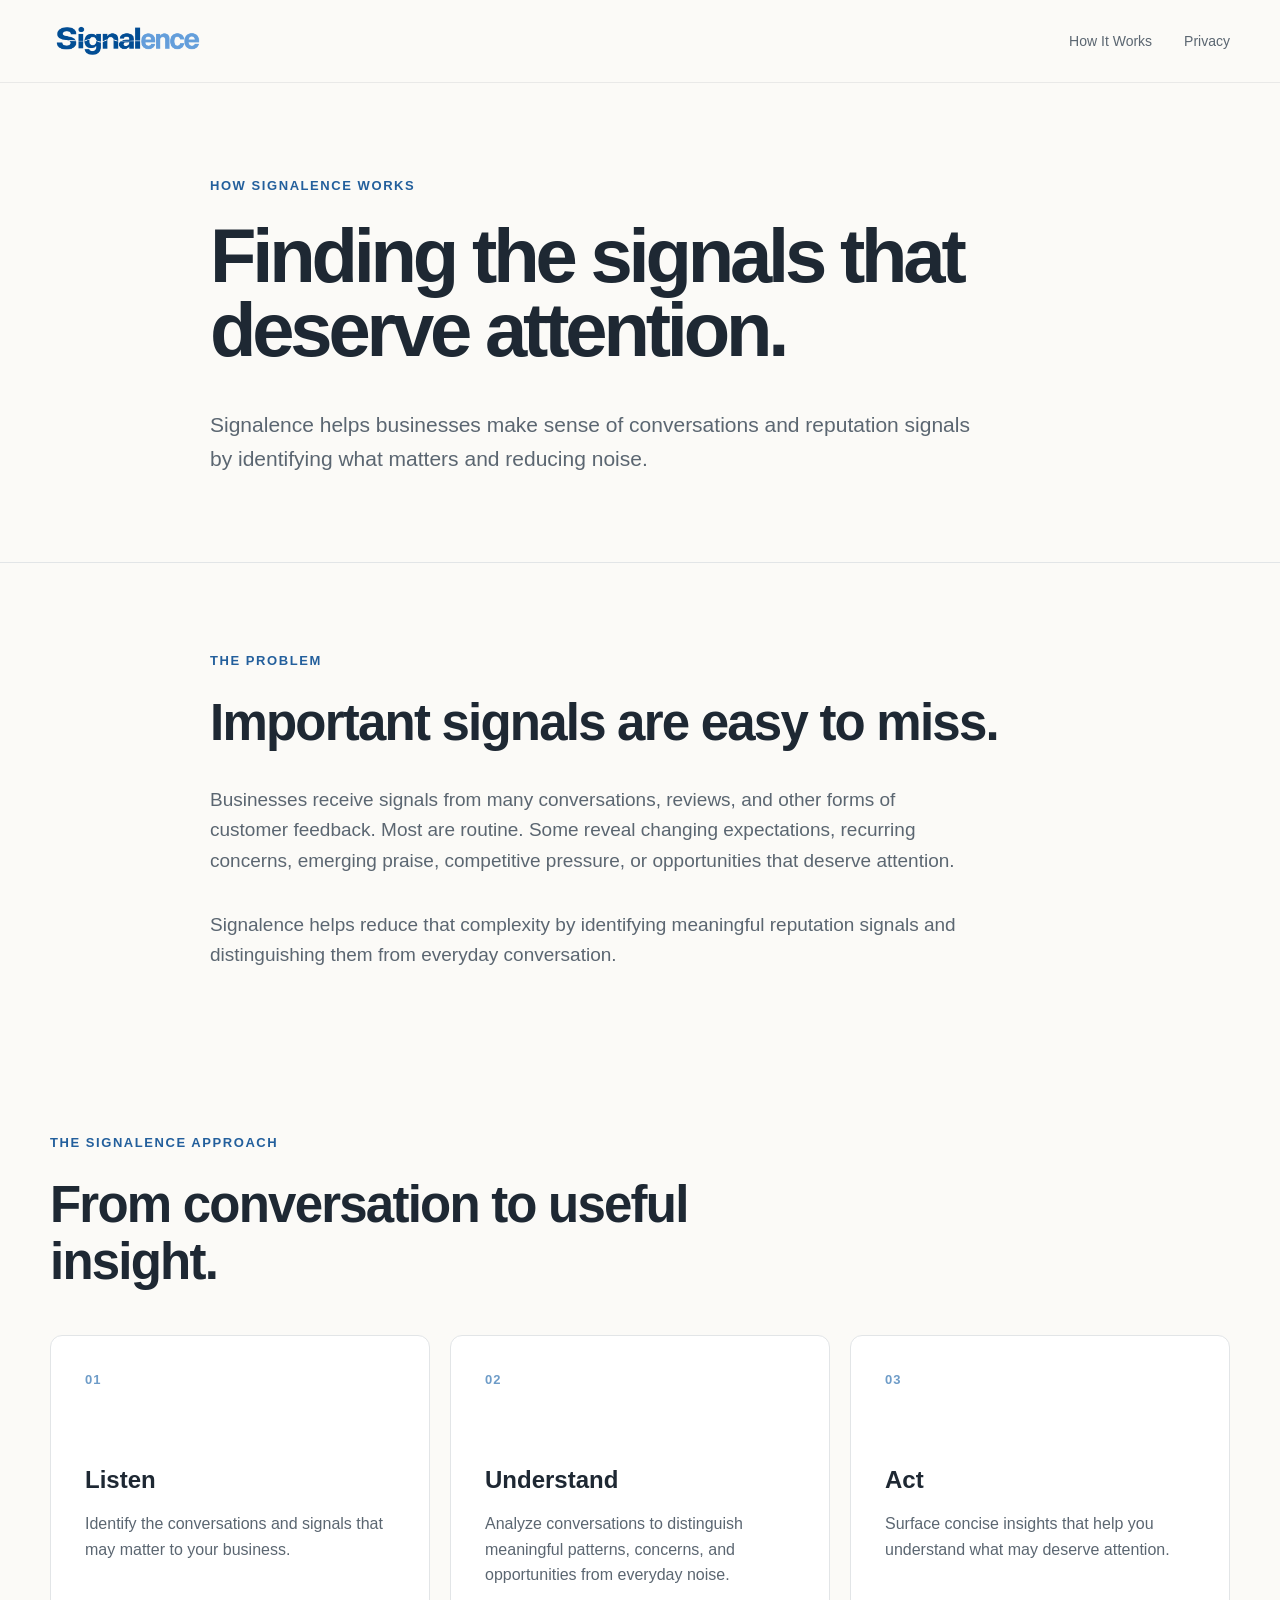
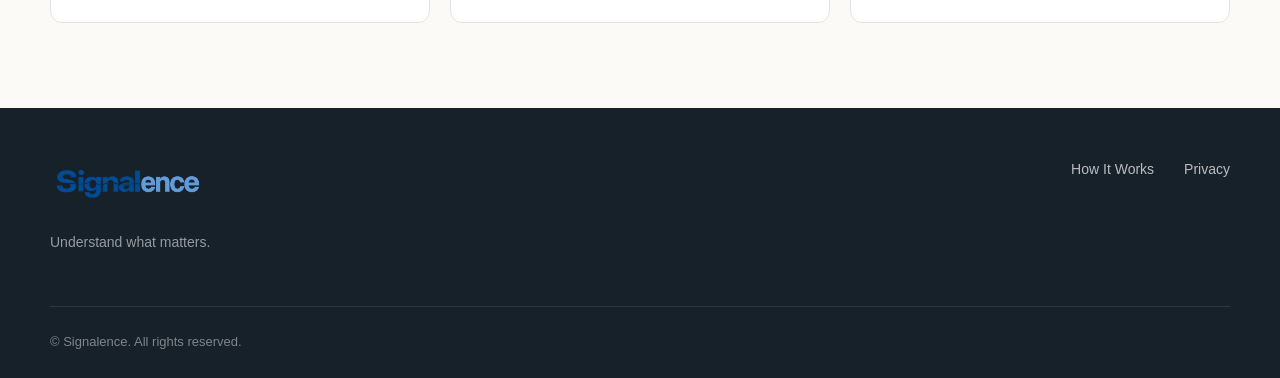
==== commit c99d55f8: "update footer for logo" ====
--- a/about.html
+++ b/about.html
@@ -159,8 +159,12 @@
 
         <div class="footer-brand">
 
-            <a href="./index.html" class="wordmark footer-wordmark">
-                <span class="signal">Signal</span><span class="ence">ence</span>
+            <a href="./index.html" class="footer-logo-link">
+                <img
+                        src="./signalence-logo.png"
+                        alt="Signalence"
+                        class="footer-logo"
+                >
             </a>
 
             <p>Understand what matters.</p>
--- a/styles.css
+++ b/styles.css
@@ -51,7 +51,6 @@
     max-width: 860px;
 }
 
-
 /* Header */
 
 .site-header {
@@ -76,6 +75,7 @@
 .header-logo {
     display: block;
     width: 155px;
+    max-width: 155px;
     height: auto;
 }
 
@@ -123,11 +123,10 @@
     padding: 10px 18px;
 }
 
-
 /* Hero */
 
 .hero {
-    padding: 90px 0 105px;
+    padding: 90px 0 60px;
 }
 
 .hero-content {
@@ -221,12 +220,10 @@
     background: var(--surface);
 }
 
-
 /* Intro */
 
 .intro {
-    padding: 80px 0;
-
+    padding: 70px 0 45px;
     background: var(--surface);
 }
 
@@ -256,11 +253,10 @@
     font-size: 19px;
 }
 
-
 /* Process */
 
 .process {
-    padding: 85px 0;
+    padding: 55px 0 85px;
 }
 
 .section-heading {
@@ -309,7 +305,6 @@
 
     color: var(--text-soft);
 }
-
 
 /* Audience */
 
@@ -340,7 +335,6 @@
     margin-top: 0;
 }
 
-
 /* Principles */
 
 .principles {
@@ -379,7 +373,6 @@
     text-decoration: none;
 }
 
-
 /* Contact */
 
 .contact {
@@ -423,7 +416,6 @@
     border-bottom: 1px solid rgba(255, 255, 255, 0.5);
 }
 
-
 /* Interior pages */
 
 .page-hero {
@@ -455,7 +447,6 @@
 .light-section .process-card h3 {
     margin-top: 65px;
 }
-
 
 /* Legal */
 
@@ -498,7 +489,6 @@
     color: var(--blue);
 }
 
-
 /* Footer */
 
 .site-footer {
@@ -519,6 +509,19 @@
     padding-bottom: 38px;
 }
 
+.footer-logo-link {
+    display: inline-block;
+    line-height: 0;
+    text-decoration: none;
+}
+
+.footer-logo {
+    display: block;
+    width: 155px !important;
+    max-width: 155px !important;
+    height: auto !important;
+}
+
 .footer-wordmark {
     display: inline-block;
 }
@@ -563,11 +566,9 @@
     font-size: 13px;
 }
 
-
 /* Mobile */
 
 @media (max-width: 800px) {
-
     .container {
         width: min(calc(100% - 32px), var(--max-width));
     }
@@ -584,8 +585,22 @@
         display: none;
     }
 
+    .header-logo,
+    .footer-logo {
+        width: 140px !important;
+        max-width: 140px !important;
+    }
+
     .hero {
-        padding: 65px 0 75px;
+        padding: 65px 0 50px;
+    }
+
+    .intro {
+        padding: 55px 0 35px;
+    }
+
+    .process {
+        padding: 45px 0 65px;
     }
 
     .hero-description {
@@ -620,4 +635,4 @@
     .footer-links {
         flex-wrap: wrap;
     }
-}+}
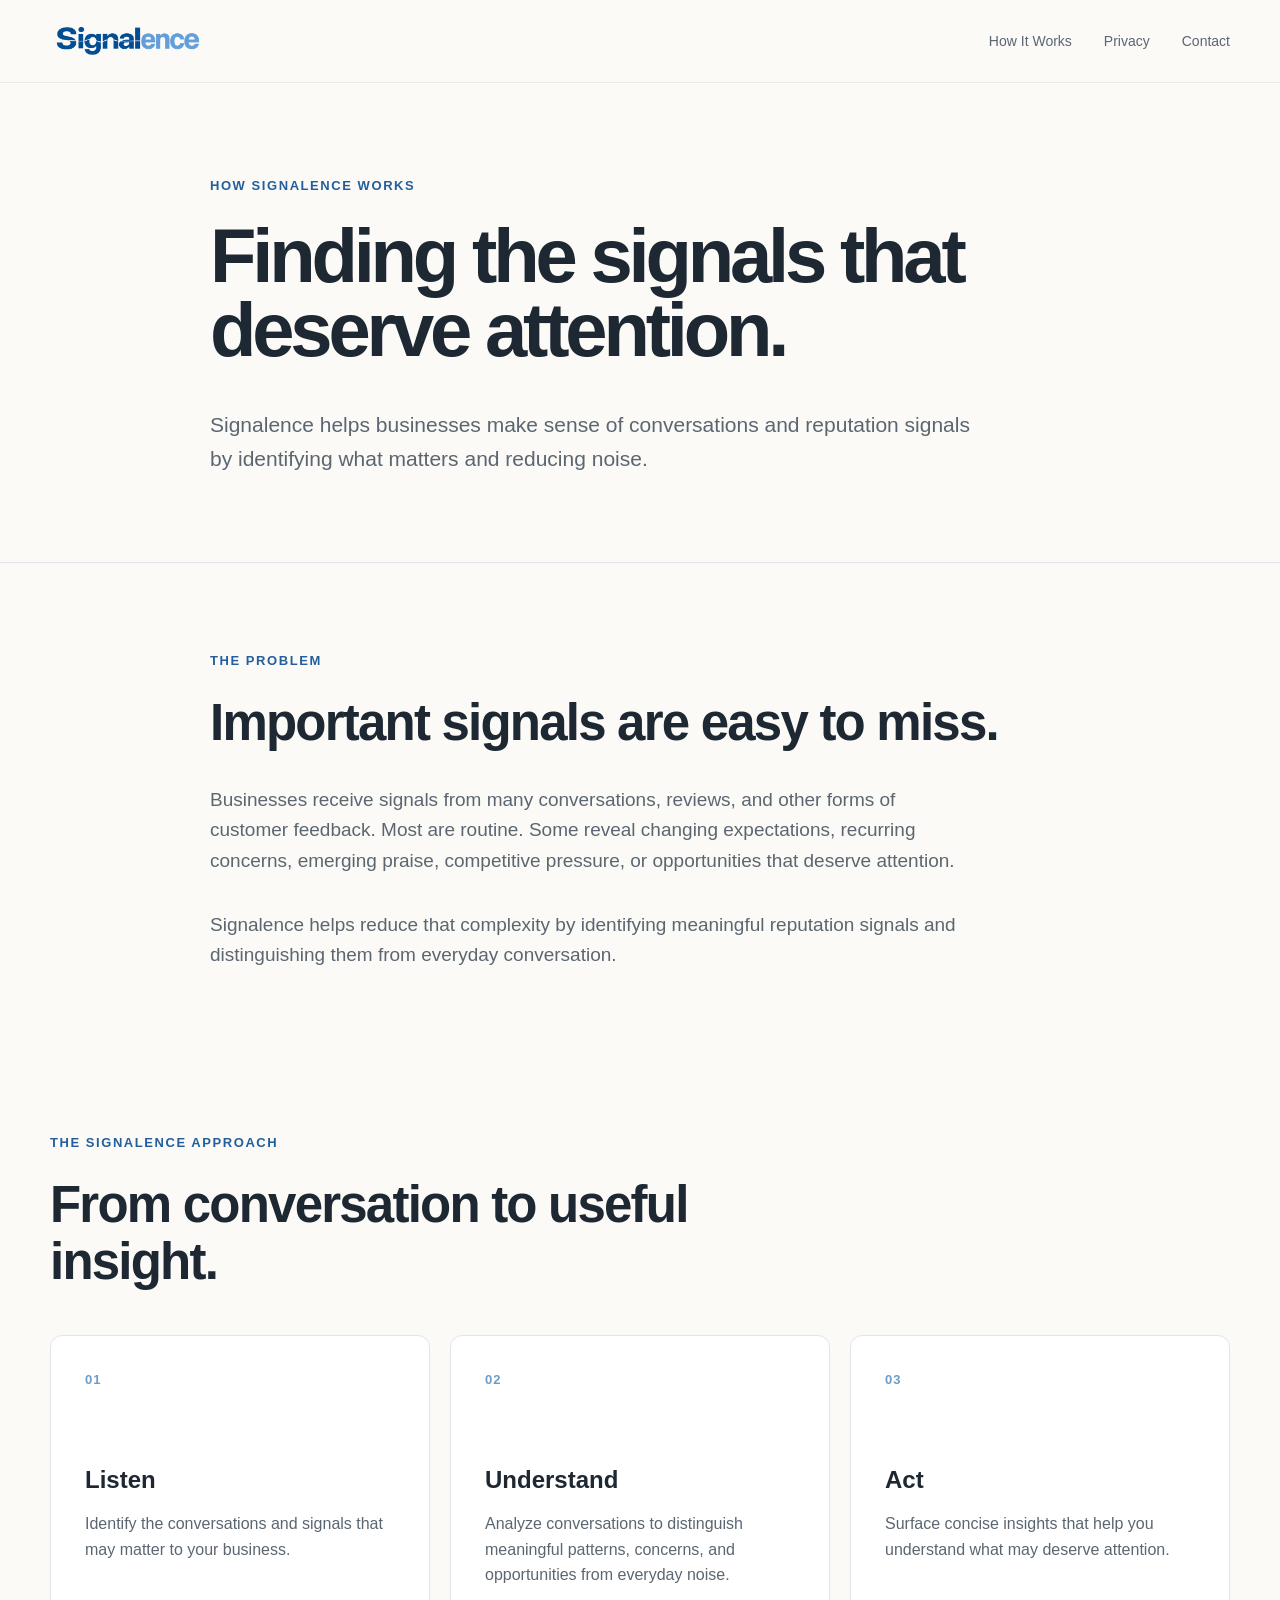
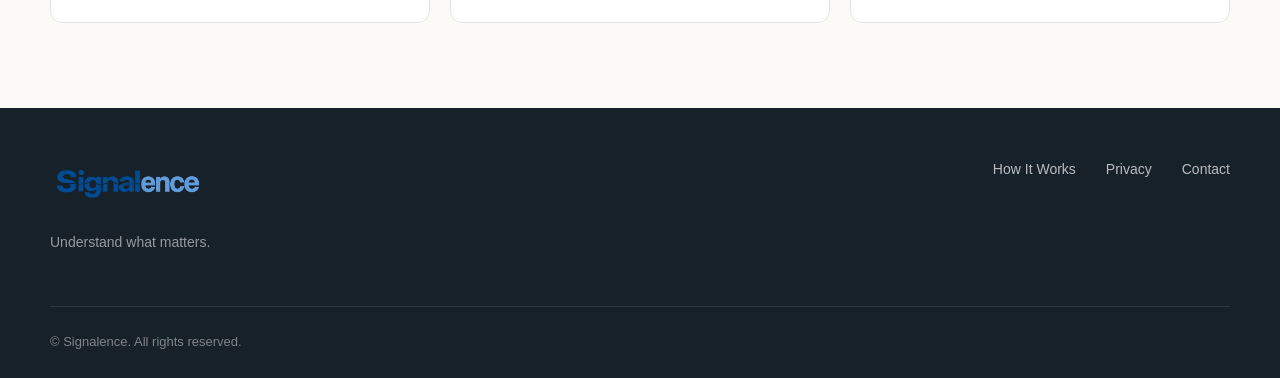
==== commit 49a1bd37: "added contact us page" ====
--- a/about.html
+++ b/about.html
@@ -30,6 +30,7 @@
         <nav class="main-nav">
             <a href="./about.html">How It Works</a>
             <a href="./privacy.html">Privacy</a>
+            <a href="./contact.html">Contact</a>
         </nav>
 
     </div>
@@ -175,6 +176,7 @@
         <div class="footer-links">
             <a href="./about.html">How It Works</a>
             <a href="./privacy.html">Privacy</a>
+            <a href="./contact.html">Contact</a>
         </div>
 
     </div>
--- a/styles.css
+++ b/styles.css
@@ -418,6 +418,39 @@
 
 /* Interior pages */
 
+/* Contact page */
+
+.contact-page {
+    padding: 90px 0 130px;
+}
+
+.contact-page-content {
+    max-width: 720px;
+}
+
+.contact-page h1 {
+    margin: 0;
+    font-size: 34px;
+    line-height: 1.2;
+    letter-spacing: -0.025em;
+    font-weight: 600;
+}
+
+.contact-page-description {
+    margin: 24px 0 0;
+    max-width: 600px;
+    color: var(--text-soft);
+    font-size: 17px;
+    line-height: 1.7;
+}
+
+.invite-only-note {
+    margin: 38px 0 0;
+    color: var(--text-soft);
+    font-size: 14px;
+    font-weight: 500;
+}
+
 .page-hero {
     padding: 80px 0 85px;
 }
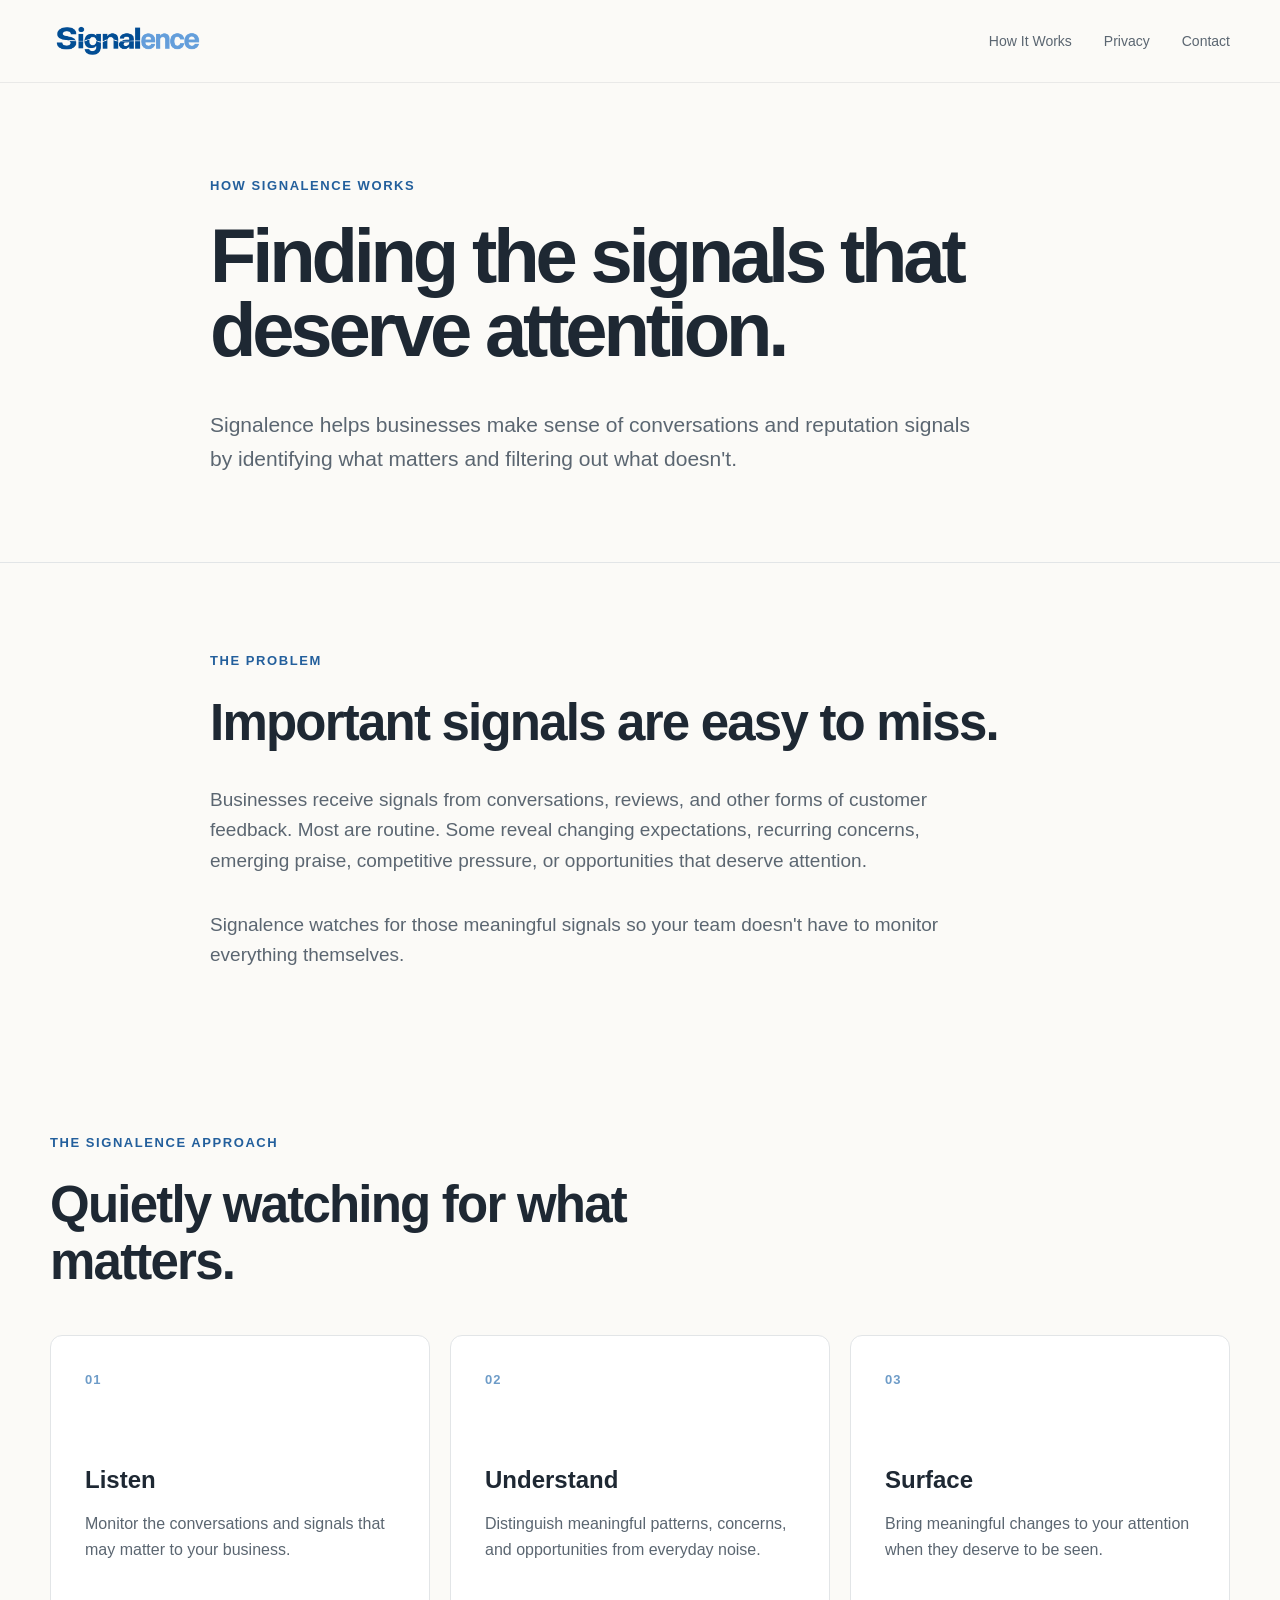
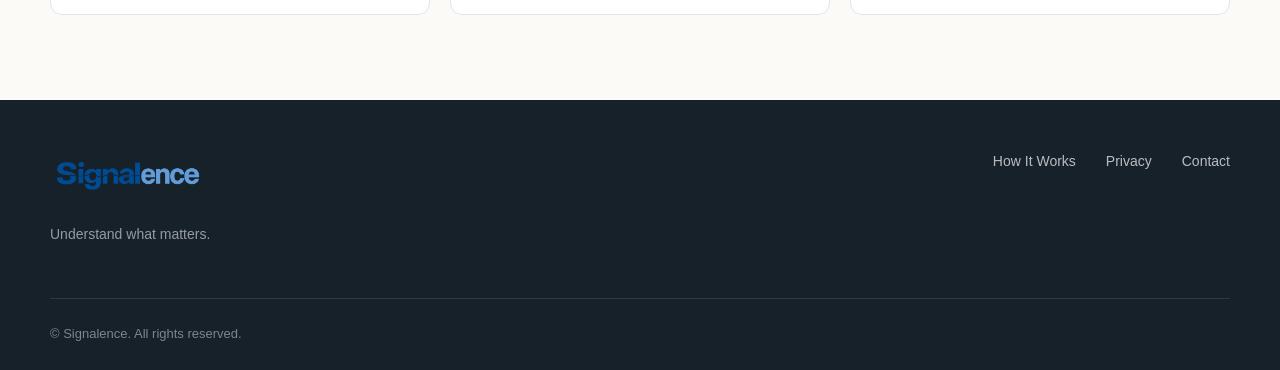
==== commit 3195996e: "updated text for smoke signal philosophy" ====
--- a/about.html
+++ b/about.html
@@ -52,7 +52,7 @@
 
             <p class="hero-description">
                 Signalence helps businesses make sense of conversations
-                and reputation signals by identifying what matters and reducing noise.
+                and reputation signals by identifying what matters and filtering out what doesn't.
             </p>
 
         </div>
@@ -71,15 +71,15 @@
             </h2>
 
             <p class="section-copy">
-                Businesses receive signals from many conversations, reviews,
+                Businesses receive signals from conversations, reviews,
                 and other forms of customer feedback. Most are routine.
                 Some reveal changing expectations, recurring concerns, emerging praise,
                 competitive pressure, or opportunities that deserve attention.
             </p>
 
             <p class="section-copy">
-                Signalence helps reduce that complexity by identifying meaningful
-                reputation signals and distinguishing them from everyday conversation.
+                Signalence watches for those meaningful signals so your team
+                doesn't have to monitor everything themselves.
             </p>
 
         </div>
@@ -96,7 +96,7 @@
                 <p class="section-label">The Signalence approach</p>
 
                 <h2>
-                    From conversation to useful insight.
+                    Quietly watching for what matters.
                 </h2>
 
             </div>
@@ -111,7 +111,7 @@
                     <h3>Listen</h3>
 
                     <p>
-                        Identify the conversations and signals
+                        Monitor the conversations and signals
                         that may matter to your business.
                     </p>
 
@@ -125,8 +125,8 @@
                     <h3>Understand</h3>
 
                     <p>
-                        Analyze conversations to distinguish meaningful patterns,
-                        concerns, and opportunities from everyday noise.
+                        Distinguish meaningful patterns, concerns,
+                        and opportunities from everyday noise.
                     </p>
 
                 </article>
@@ -136,11 +136,11 @@
 
                     <div class="step-number">03</div>
 
-                    <h3>Act</h3>
+                    <h3>Surface</h3>
 
                     <p>
-                        Surface concise insights that help you
-                        understand what may deserve attention.
+                        Bring meaningful changes to your attention
+                        when they deserve to be seen.
                     </p>
 
                 </article>
